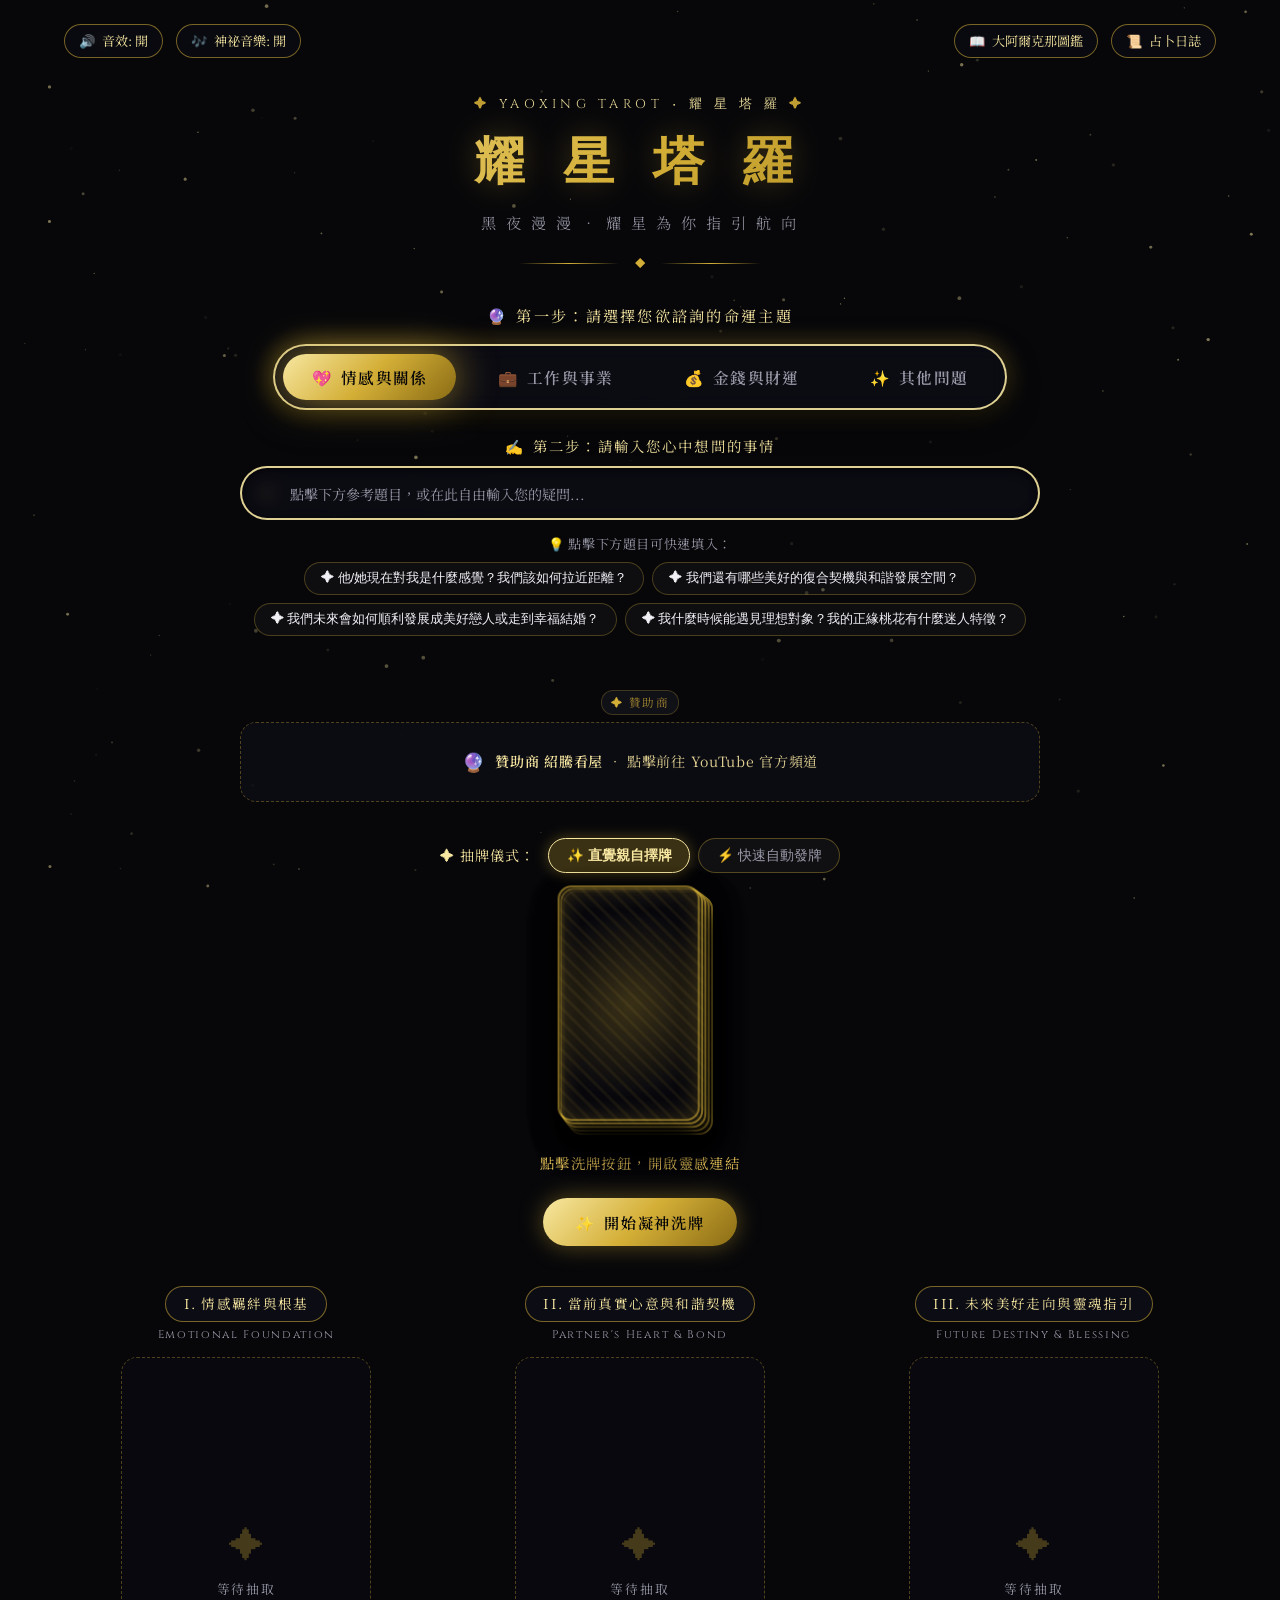
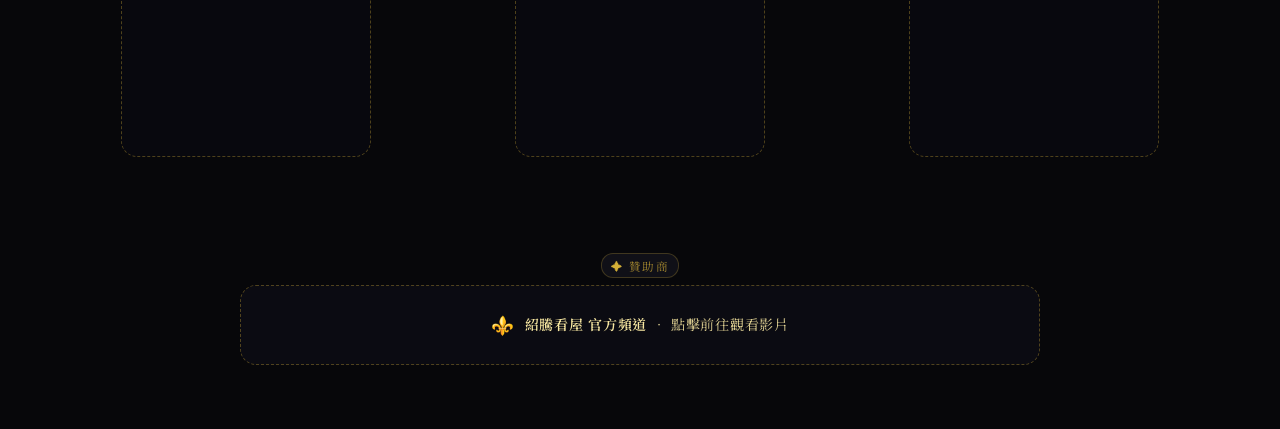
==== index.html @ 20b7698a "Fix mobile audio noise and background playback on LINE close" ====
<!DOCTYPE html>
<html lang="zh-TW">
<head>
  <meta charset="UTF-8">
  <meta name="viewport" content="width=device-width, initial-scale=1.0, maximum-scale=1.0, user-scalable=no, viewport-fit=cover">
  <meta name="theme-color" content="#07070a">
  <meta name="apple-mobile-web-app-capable" content="yes">
  <meta name="apple-mobile-web-app-status-bar-style" content="black-translucent">
  
  <!-- Primary SEO Meta Tags -->
  <title>耀星塔羅 ✦ 22 大阿爾克那線上占卜 | 免費每日塔羅牌靈感指引</title>
  <meta name="title" content="耀星塔羅 ✦ 22 大阿爾克那線上占卜 | 免費每日塔羅牌靈感指引">
  <meta name="description" content="【耀星塔羅】免費線上 22 大阿爾克那塔羅牌占卜！提供情感與關係、工作與事業、金錢財運深度解析與聖三角牌陣，黑夜漫漫，耀星為你指引人生航向。">
  <meta name="keywords" content="塔羅牌, 線上塔羅, 塔羅占卜, 耀星塔羅, 大阿爾克那, 免費占卜, 聖三角牌陣, 愛情塔羅, 工作占卜, 財運占卜, 每日塔羅">
  <meta name="robots" content="index, follow">
  <meta name="author" content="耀星塔羅">
  <link rel="canonical" href="https://yaoxing-tarot.vercel.app/">

  <!-- Open Graph / Facebook / LINE -->
  <meta property="og:type" content="website">
  <meta property="og:url" content="https://yaoxing-tarot.vercel.app/">
  <meta property="og:title" content="耀星塔羅 ✦ 22 大阿爾克那線上占卜">
  <meta property="og:description" content="黑夜漫漫，耀星為你指引航向。探索 22 大阿爾克那深度啟發與每日靈感指引。">
  <meta property="og:image" content="https://yaoxing-tarot.vercel.app/assets/cards/card_00_fool.jpg">
  <meta property="og:site_name" content="耀星塔羅">
  <meta property="og:locale" content="zh_TW">

  <!-- Twitter -->
  <meta property="twitter:card" content="summary_large_image">
  <meta property="twitter:url" content="https://yaoxing-tarot.vercel.app/">
  <meta property="twitter:title" content="耀星塔羅 ✦ 22 大阿爾克那線上占卜">
  <meta property="twitter:description" content="黑夜漫漫，耀星為你指引航向。探索 22 大阿爾克那深度啟發與每日靈感指引。">
  <meta property="twitter:image" content="https://yaoxing-tarot.vercel.app/assets/cards/card_00_fool.jpg">

  <!-- Google JSON-LD Structured Data -->
  <script type="application/ld+json">
  {
    "@context": "https://schema.org",
    "@type": "WebApplication",
    "name": "耀星塔羅",
    "url": "https://yaoxing-tarot.vercel.app/",
    "description": "22 大阿爾克那線上塔羅占卜系統，提供情感、事業、財運專屬靈感指引與聖三角牌陣。",
    "applicationCategory": "EntertainmentApplication",
    "operatingSystem": "All",
    "offers": {
      "@type": "Offer",
      "price": "0",
      "priceCurrency": "TWD"
    },
    "inLanguage": "zh-TW"
  }
  </script>

  <!-- Local & System Fallback Fonts -->
  <link rel="preconnect" href="https://fonts.googleapis.com">
  <link rel="preconnect" href="https://fonts.gstatic.com" crossorigin>
  <link href="https://fonts.googleapis.com/css2?family=Cinzel:wght@500;700&family=Noto+Serif+TC:wght@300;400;600;700&display=swap" rel="stylesheet" media="print" onload="this.media='all'">
  <noscript><link rel="stylesheet" href="https://fonts.googleapis.com/css2?family=Cinzel:wght@500;700&family=Noto+Serif+TC:wght@300;400;600;700&display=swap"></noscript>
  <link rel="stylesheet" href="style.css">
</head>
<body>

  <!-- Background Animated Star Particle Canvas -->
  <canvas id="star-canvas"></canvas>

  <!-- Toast Notification Container -->
  <div id="toast-container" class="toast-container"></div>

  <!-- Main Container -->
  <div class="app-container">
    
    <!-- Top Action Bar -->
    <div class="top-nav-bar">
      <div class="top-nav-group">
        <button id="btn-sound-toggle" class="nav-btn" title="切換洗牌/翻牌音效">
          <span class="nav-icon" id="sound-icon">🔊</span>
          <span class="nav-label" id="sound-label">音效: 開</span>
        </button>
        <button id="btn-bgm-toggle" class="nav-btn active" title="切換神祕背景音樂">
          <span class="nav-icon" id="bgm-icon">🎶</span>
          <span class="nav-label" id="bgm-label">神祕音樂: 開</span>
        </button>
      </div>
      <div class="top-nav-group">
        <button id="btn-open-codex" class="nav-btn">
          <span class="nav-icon">📖</span>
          <span class="nav-label">大阿爾克那圖鑑</span>
        </button>
        <button id="btn-open-history" class="nav-btn">
          <span class="nav-icon">📜</span>
          <span class="nav-label">占卜日誌</span>
        </button>
      </div>
    </div>

    <!-- Top Header -->
    <header class="main-header">
      <div class="logo-badge">
        <span class="sparkle">✦</span> YAOXING TAROT ‧ 耀 星 塔 羅 <span class="sparkle">✦</span>
      </div>
      <h1 class="brand-title">耀 星 塔 羅</h1>
      <p class="brand-subtitle">黑 夜 漫 漫 ‧ 耀 星 為 你 指 引 航 向</p>
      <div class="header-divider">
        <span class="line"></span>
        <span class="diamond">◆</span>
        <span class="line"></span>
      </div>
    </header>

    <!-- Main Content Area -->
    <main class="content-area">

      <!-- Controls & Deck Section -->
      <section class="action-section">
        
        <!-- Category Selector Header -->
        <div class="category-header">
          <span class="category-title-icon">🔮</span> 第一步：請選擇您欲諮詢的命運主題
        </div>

        <!-- Category Picker Tabs (4 Categories) -->
        <div class="category-picker">
          <button class="category-tab active" data-category="love">
            <span class="tab-icon">💖</span> 情感與關係
          </button>
          <button class="category-tab" data-category="career">
            <span class="tab-icon">💼</span> 工作與事業
          </button>
          <button class="category-tab" data-category="wealth">
            <span class="tab-icon">💰</span> 金錢與財運
          </button>
          <button class="category-tab" data-category="other">
            <span class="tab-icon">✨</span> 其他問題
          </button>
        </div>

        <!-- Custom Question Input Box & Hint Tags -->
        <div class="custom-question-box">
          <div class="category-header" style="margin-bottom: 0.6rem; font-size: 0.9rem;">
            <span class="category-title-icon">✍️</span> 第二步：請輸入您心中想問的事情
          </div>
          <div class="question-input-wrapper">
            <span class="input-icon">✦</span>
            <input type="text" id="user-custom-question" class="question-input" 
                   placeholder="點擊下方參考題目，或在此自由輸入您的疑問..." 
                   maxlength="100" autocomplete="off" />
          </div>
          <div class="question-hints-label">💡 點擊下方題目可快速填入：</div>
          <div class="question-hints" id="question-hints">
            <!-- Rendered dynamically based on category -->
          </div>
        </div>

        <!-- Ad Slot 1: Mid-Page Sponsor Slot (Shaoteng House Tour) -->
        <div class="ad-sponsor-container ad-slot-mid">
          <div class="ad-sponsor-badge">
            <span class="sparkle">✦</span> 贊助商
          </div>
          <a href="https://www.youtube.com/@mofylin" target="_blank" rel="noopener noreferrer" class="ad-box-placeholder" id="ad-slot-1">
            <div class="ad-demo-content">
              <span class="ad-icon">🔮</span>
              <span class="ad-text"><strong>贊助商 紹騰看屋</strong> ‧ 點擊前往 YouTube 官方頻道</span>
            </div>
          </a>
        </div>

        <!-- Draw Mode Switcher -->
        <div class="draw-mode-picker">
          <span class="mode-label">✦ 抽牌儀式：</span>
          <div class="mode-tab-group">
            <button class="mode-tab active" data-mode="interactive">
              ✨ 直覺親自擇牌
            </button>
            <button class="mode-tab" data-mode="auto">
              ⚡ 快速自動發牌
            </button>
          </div>
        </div>

        <!-- Deck Stage (Stack vs Interactive Fan) -->
        <div class="deck-stage">
          
          <!-- Stack view (Default before shuffle) -->
          <div class="card-deck-stack" id="deck-stack" title="點擊洗牌">
            <div class="deck-card c1"></div>
            <div class="deck-card c2"></div>
            <div class="deck-card c3"></div>
            <div class="deck-card c4"></div>
            <div class="deck-card c5"></div>
            <div class="deck-glow"></div>
          </div>

          <!-- Interactive Fan view (Shown after shuffle in interactive mode) -->
          <div class="deck-fan-stage" id="deck-fan-stage" style="display: none;">
            <div class="fan-instructions" id="fan-instructions">請直覺選擇 <span id="fan-remaining-count" class="gold-text">3</span> 張牌</div>
            <div class="deck-fan-container" id="deck-fan-container">
              <!-- Dynamically generated fan cards -->
            </div>
          </div>

          <div class="deck-status" id="deck-status">點擊洗牌按鈕，開啟靈感連結</div>
        </div>

        <!-- Control Buttons -->
        <div class="button-group">
          <button id="btn-shuffle" class="btn btn-primary">
            <span class="btn-icon">✨</span> 開始凝神洗牌
          </button>
          <button id="btn-draw" class="btn btn-gold" style="display: none;">
            <span class="btn-icon">🎴</span> 發牌就位
          </button>
          <button id="btn-reveal-all" class="btn btn-outline" style="display: none;">
            <span class="btn-icon">👁️</span> 揭曉所有牌面
          </button>
          <button id="btn-reset" class="btn btn-ghost" style="display: none;">
            <span class="btn-icon">🔄</span> 重新占卜
          </button>
        </div>
      </section>

      <!-- Spread Display Area -->
      <section class="spread-section">
        <div class="spread-container" id="spread-container">
          <!-- Slots rendered dynamically via JS -->
        </div>
      </section>

      <!-- Reading Synthesis Report (Shown after cards are revealed) -->
      <section class="synthesis-section" id="synthesis-section" style="display: none;">
        <div class="synthesis-card">
          <div class="synthesis-header">
            <span class="sparkle">✦</span>
            <h2 id="synthesis-title">命 運 靈 感 綜 合 評 析</h2>
            <span class="sparkle">✦</span>
          </div>
          <div class="synthesis-body" id="synthesis-content">
            <!-- Dynamic synthesis text generated by JS -->
          </div>
          <div class="synthesis-actions">
            <button id="btn-copy-synthesis" class="btn btn-outline">
              <span class="btn-icon">📋</span> 複製靈感報告
            </button>
            <button id="btn-save-synthesis" class="btn btn-primary">
              <span class="btn-icon">💾</span> 保存至占卜日誌
            </button>
          </div>
        </div>
      </section>

    </main>

    <!-- Footer Ad Slot 2: Sponsor Footer Slot (Shaoteng House Tour) -->
    <footer class="main-footer">
      <div class="ad-sponsor-container ad-slot-footer">
        <div class="ad-sponsor-badge">
          <span class="sparkle">✦</span> 贊助商
        </div>
        <a href="https://www.youtube.com/@mofylin" target="_blank" rel="noopener noreferrer" class="ad-box-placeholder" id="ad-slot-2">
          <div class="ad-demo-content">
            <span class="ad-icon">⚜️</span>
            <span class="ad-text"><strong>紹騰看屋 官方頻道</strong> ‧ 點擊前往觀看影片</span>
          </div>
        </a>
      </div>
    </footer>

  </div>

  <!-- Card Detail Modal Dialog -->
  <div class="modal-backdrop" id="card-modal" style="display: none;">
    <div class="modal-card">
      <button class="modal-close" id="modal-close-btn">&times;</button>
      <div class="modal-header">
        <span class="modal-position-tag" id="modal-position-tag">位置解析</span>
        <h2 class="modal-card-title" id="modal-card-name">愚者</h2>
        <div class="modal-orient-tag" id="modal-orient-tag">正位</div>
      </div>
      <div class="modal-body">
        <div class="modal-card-visual" id="modal-card-visual">
          <!-- Card Graphic -->
        </div>
        <div class="modal-card-info">
          <div class="info-group">
            <label>✦ 關鍵字</label>
            <p id="modal-keywords" class="gold-text"></p>
          </div>
          <div class="info-group">
            <label>✦ 代表元素</label>
            <p id="modal-element"></p>
          </div>
          <div class="info-group">
            <label>✦ 靈感啟示</label>
            <p id="modal-meaning" class="meaning-text"></p>
          </div>
          <div class="info-group">
            <label>✦ 心靈指引</label>
            <p id="modal-advice" class="advice-text"></p>
          </div>
        </div>
      </div>
    </div>
  </div>

  <!-- Tarot Codex Encyclopedia Modal -->
  <div class="modal-backdrop" id="codex-modal" style="display: none;">
    <div class="modal-card codex-modal-card">
      <button class="modal-close" id="codex-close-btn">&times;</button>
      <div class="modal-header">
        <span class="modal-position-tag">TAROT CODEX</span>
        <h2 class="modal-card-title">22 大阿爾克那典藏圖鑑</h2>
        <p class="modal-subtitle">探索每一張主牌背後的古老象徵、元素與靈魂寓意</p>
      </div>
      <div class="codex-filter-bar">
        <button class="codex-filter-btn active" data-filter="all">全部 (22)</button>
        <button class="codex-filter-btn" data-filter="火">火元素</button>
        <button class="codex-filter-btn" data-filter="水">水元素</button>
        <button class="codex-filter-btn" data-filter="風">風元素</button>
        <button class="codex-filter-btn" data-filter="土">土元素</button>
      </div>
      <div class="codex-grid" id="codex-grid">
        <!-- Rendered dynamically -->
      </div>
    </div>
  </div>

  <!-- History Log Modal -->
  <div class="modal-backdrop" id="history-modal" style="display: none;">
    <div class="modal-card history-modal-card">
      <button class="modal-close" id="history-close-btn">&times;</button>
      <div class="modal-header">
        <span class="modal-position-tag">READING JOURNAL</span>
        <h2 class="modal-card-title">命 運 靈 感 日 誌</h2>
        <p class="modal-subtitle">記錄你每一次與宇宙的深刻對話</p>
      </div>
      <div class="history-actions-header">
        <button id="btn-clear-history" class="btn btn-ghost btn-sm">🗑️ 清空所有紀錄</button>
      </div>
      <div class="history-list" id="history-list">
        <!-- Rendered dynamically -->
      </div>
    </div>
  </div>

  <script src="script.js"></script>
  <script defer src="/_vercel/insights/script.js"></script>
</body>
</html>
---- style.css ----
/* ==========================================================================
   LUMIÈRE TAROT ✦ 奢華黑金極簡風格樣式表 (style.css)
   極致精緻燙金光澤、3D Flip、親自擇牌扇形展開、Codex與歷史紀錄
   ========================================================================== */

/* --- CSS Variables & Color Palette --- */
:root {
  --bg-dark: #07070a;
  --bg-card: #0c0c14;
  --bg-glass: rgba(12, 12, 20, 0.88);
  
  --gold-primary: #d4af37;
  --gold-light: #f7e7a1;
  --gold-dark: #8a6c14;
  --gold-gradient: linear-gradient(135deg, #f7e7a1 0%, #d4af37 50%, #8a6c14 100%);
  --gold-gradient-hover: linear-gradient(135deg, #ffffff 0%, #f7e7a1 40%, #d4af37 100%);
  --gold-glow: 0 0 25px rgba(212, 175, 55, 0.4);
  --gold-glow-intense: 0 0 40px rgba(212, 175, 55, 0.7);
  
  --text-main: #f0f0f5;
  --text-muted: #9999a8;
  --text-gold: #e5c158;
  
  --border-gold: 1.5px solid rgba(212, 175, 55, 0.55);
  --border-gold-bright: 2px solid rgba(247, 231, 161, 0.9);
  
  --font-serif-en: 'Cinzel', serif;
  --font-serif-zh: 'Noto Serif TC', serif;

  --transition-smooth: all 0.4s cubic-bezier(0.25, 1, 0.5, 1);
}

/* --- Global Reset & Base Setup --- */
* {
  margin: 0;
  padding: 0;
  box-sizing: border-box;
  -webkit-tap-highlight-color: transparent;
}

body {
  background-color: var(--bg-dark);
  color: var(--text-main);
  font-family: var(--font-serif-zh);
  min-height: 100vh;
  min-height: -webkit-fill-available;
  overflow-x: hidden;
  position: relative;
  line-height: 1.6;
  -webkit-font-smoothing: antialiased;
  -moz-osx-font-smoothing: grayscale;
}

button, .btn, .nav-btn, .category-tab, .mode-tab, .hint-tag, .card-fan-item, .tarot-card-3d, .codex-card-item {
  touch-action: manipulation;
  cursor: pointer;
}

/* Starfield Background Canvas */
#star-canvas {
  position: fixed;
  top: 0;
  left: 0;
  width: 100vw;
  height: 100vh;
  z-index: 0;
  pointer-events: none;
  opacity: 0.7;
}

/* Toast Container */
.toast-container {
  position: fixed;
  bottom: 2rem;
  right: 2rem;
  z-index: 9999;
  display: flex;
  flex-direction: column;
  gap: 0.5rem;
  pointer-events: none;
}

.toast-msg {
  background: var(--bg-card);
  border: var(--border-gold-bright);
  color: var(--gold-light);
  padding: 0.8rem 1.5rem;
  border-radius: 30px;
  box-shadow: 0 10px 30px rgba(0,0,0,0.9), var(--gold-glow);
  font-size: 0.9rem;
  display: flex;
  align-items: center;
  gap: 0.6rem;
  animation: fadeInDown 0.3s ease-out;
}

/* App Container */
.app-container {
  position: relative;
  z-index: 1;
  width: 100%;
  max-width: 1200px;
  margin: 0 auto;
  padding: 1.5rem 1.5rem 3rem 1.5rem;
  display: flex;
  flex-direction: column;
  min-height: 100vh;
  overflow-x: clip;
}

/* --- Top Nav Bar --- */
.top-nav-bar {
  display: flex;
  justify-content: space-between;
  align-items: center;
  margin-bottom: 1.5rem;
  padding-bottom: 0.8rem;
  border-bottom: 1px fill rgba(212, 175, 55, 0.15);
}

.top-nav-group {
  display: flex;
  gap: 0.8rem;
  align-items: center;
}

.nav-btn {
  background: rgba(12, 12, 20, 0.6);
  border: var(--border-gold);
  color: var(--gold-light);
  padding: 0.4rem 0.9rem;
  border-radius: 20px;
  font-family: var(--font-serif-zh);
  font-size: 0.82rem;
  cursor: pointer;
  display: inline-flex;
  align-items: center;
  gap: 0.4rem;
  transition: var(--transition-smooth);
  backdrop-filter: blur(6px);
}

.nav-btn:hover {
  background: rgba(212, 175, 55, 0.18);
  box-shadow: var(--gold-glow);
  transform: translateY(-1px);
}

/* --- Header Section --- */
.main-header {
  text-align: center;
  margin-bottom: 2rem;
  animation: fadeInDown 1s ease-out;
}

.logo-badge {
  font-family: var(--font-serif-en);
  font-size: 0.8rem;
  letter-spacing: 0.35em;
  color: var(--gold-light);
  margin-bottom: 0.5rem;
  opacity: 0.9;
}

.sparkle {
  color: var(--gold-primary);
  display: inline-block;
  animation: pulseGlow 2s infinite ease-in-out;
}

.brand-title {
  font-family: var(--font-serif-en);
  font-size: 3.2rem;
  font-weight: 700;
  letter-spacing: 0.25em;
  background: var(--gold-gradient);
  -webkit-background-clip: text;
  -webkit-text-fill-color: transparent;
  text-shadow: 0 0 35px rgba(212, 175, 55, 0.3);
  margin-bottom: 0.4rem;
}

.brand-subtitle {
  font-size: 0.95rem;
  letter-spacing: 0.2em;
  color: var(--text-muted);
  font-weight: 300;
}

.header-divider {
  display: flex;
  align-items: center;
  justify-content: center;
  gap: 1rem;
  margin-top: 1.2rem;
}

.header-divider .line {
  height: 1px;
  width: 100px;
  background: linear-gradient(90deg, transparent, var(--gold-primary), transparent);
}

.header-divider .diamond {
  font-size: 0.65rem;
  color: var(--gold-primary);
}

/* --- Action & Deck Section --- */
.action-section {
  display: flex;
  flex-direction: column;
  align-items: center;
  margin-bottom: 2.5rem;
}

/* Category Selection Styles */
.category-header {
  font-size: 0.95rem;
  color: var(--gold-light);
  letter-spacing: 0.15em;
  margin-bottom: 1rem;
  display: flex;
  align-items: center;
  gap: 0.5rem;
}

.category-picker {
  display: flex;
  gap: 0.8rem;
  background: rgba(12, 12, 20, 0.85);
  padding: 0.5rem;
  border-radius: 40px;
  border: var(--border-gold-bright);
  margin-bottom: 1.5rem;
  backdrop-filter: blur(10px);
  flex-wrap: wrap;
  justify-content: center;
  box-shadow: 0 10px 30px rgba(0, 0, 0, 0.8), var(--gold-glow);
}

.category-tab {
  background: transparent;
  border: none;
  color: var(--text-muted);
  padding: 0.75rem 1.8rem;
  border-radius: 30px;
  font-family: var(--font-serif-zh);
  font-size: 0.98rem;
  font-weight: 600;
  letter-spacing: 0.08em;
  cursor: pointer;
  transition: var(--transition-smooth);
  display: inline-flex;
  align-items: center;
  gap: 0.5rem;
  position: relative;
}

.category-tab.active {
  background: var(--gold-gradient);
  color: #050508;
  box-shadow: var(--gold-glow-intense);
}

.category-tab:hover:not(.active) {
  color: var(--gold-light);
  background: rgba(212, 175, 55, 0.1);
}

/* Custom Question Input Box Styles */
.custom-question-box {
  display: flex;
  flex-direction: column;
  align-items: center;
  width: 100%;
  max-width: 800px;
  margin-bottom: 1.8rem;
  animation: fadeIn 0.4s ease;
}

.question-input-wrapper {
  position: relative;
  width: 100%;
  margin-bottom: 0.8rem;
}

.input-icon {
  position: absolute;
  left: 1.2rem;
  top: 50%;
  transform: translateY(-50%);
  color: var(--gold-primary);
  font-size: 1.1rem;
  pointer-events: none;
}

.question-input {
  width: 100%;
  background: rgba(12, 12, 20, 0.85);
  border: var(--border-gold-bright);
  border-radius: 30px;
  padding: 0.9rem 1.4rem 0.9rem 3rem;
  color: var(--gold-light);
  font-family: var(--font-serif-zh);
  font-size: 0.95rem;
  outline: none;
  transition: var(--transition-smooth);
  box-shadow: inset 0 2px 8px rgba(0, 0, 0, 0.6);
  backdrop-filter: blur(8px);
}

.question-input::placeholder {
  color: var(--text-muted);
  font-size: 0.88rem;
}

.question-input:focus {
  border-color: var(--gold-light);
  box-shadow: 0 0 20px rgba(212, 175, 55, 0.5), inset 0 2px 8px rgba(0, 0, 0, 0.6);
  background: rgba(16, 16, 26, 0.95);
}

.question-hints-label {
  font-size: 0.82rem;
  color: var(--text-muted);
  margin-bottom: 0.5rem;
  letter-spacing: 0.05em;
}

.question-hints {
  display: flex;
  gap: 0.5rem;
  flex-wrap: wrap;
  justify-content: center;
}

.hint-tag {
  background: rgba(255, 255, 255, 0.03);
  border: 1px solid rgba(212, 175, 55, 0.3);
  color: var(--text-main);
  padding: 0.4rem 1rem;
  border-radius: 20px;
  font-size: 0.84rem;
  cursor: pointer;
  transition: var(--transition-smooth);
}

.hint-tag:hover {
  border-color: var(--gold-light);
  background: rgba(212, 175, 55, 0.15);
  color: var(--gold-light);
  transform: translateY(-1px);
}

.hint-tag.active {
  background: rgba(212, 175, 55, 0.25);
  border-color: var(--gold-light);
  color: var(--gold-light);
  font-weight: 600;
}

/* Draw Mode Picker Switcher */
.draw-mode-picker {
  display: flex;
  align-items: center;
  justify-content: center;
  gap: 0.8rem;
  margin: 0.8rem auto 1.4rem auto;
  flex-wrap: wrap;
}

.mode-label {
  font-size: 0.88rem;
  color: var(--gold-light);
  letter-spacing: 0.08em;
  white-space: nowrap;
}

.mode-tab-group {
  display: inline-flex;
  gap: 0.5rem;
  align-items: center;
}

.mode-tab {
  background: rgba(255, 255, 255, 0.04);
  border: 1px solid rgba(212, 175, 55, 0.35);
  color: var(--text-muted);
  padding: 0.45rem 1.1rem;
  border-radius: 20px;
  font-size: 0.85rem;
  cursor: pointer;
  transition: var(--transition-smooth);
  display: inline-flex;
  align-items: center;
  gap: 0.3rem;
  white-space: nowrap;
}

.mode-tab.active {
  background: rgba(212, 175, 55, 0.25);
  border-color: var(--gold-light);
  color: var(--gold-light);
  font-weight: 600;
  box-shadow: 0 0 15px rgba(212, 175, 55, 0.35);
}

/* Deck Stage & Stack */
.deck-stage {
  display: flex;
  flex-direction: column;
  align-items: center;
  margin-bottom: 1.5rem;
  width: 100%;
  max-width: 100vw;
  overflow: visible;
}

.card-deck-stack {
  position: relative;
  width: 145px;
  height: 240px;
  cursor: pointer;
  perspective: 1000px;
}

.deck-card {
  position: absolute;
  top: 0;
  left: 0;
  width: 100%;
  height: 100%;
  border-radius: 14px;
  background: #08080e;
  border: 2px solid var(--gold-primary);
  box-shadow: 0 12px 30px rgba(0, 0, 0, 0.95), inset 0 0 25px rgba(212, 175, 55, 0.25);
  background-image: 
    radial-gradient(circle at center, rgba(212, 175, 55, 0.25) 0%, transparent 70%),
    repeating-linear-gradient(45deg, rgba(212, 175, 55, 0.08) 0, rgba(212, 175, 55, 0.08) 3px, transparent 0, transparent 10px);
  transition: var(--transition-smooth);
}

.deck-card.c1 { transform: translateZ(0); }
.deck-card.c2 { transform: translate(-3px, -3px) translateZ(-5px); }
.deck-card.c3 { transform: translate(-6px, -6px) translateZ(-10px); }
.deck-card.c4 { transform: translate(-9px, -9px) translateZ(-15px); opacity: 0.8; }
.deck-card.c5 { transform: translate(-12px, -12px) translateZ(-20px); opacity: 0.6; }

.card-deck-stack:hover .deck-card {
  box-shadow: var(--gold-glow-intense);
  border-color: var(--gold-light);
}

.card-deck-stack:hover .deck-card.c1 { transform: translateY(-8px); }

/* Shuffling Animation */
.card-deck-stack.shuffling .deck-card.c1 { animation: shuffleRight 0.6s ease-in-out infinite alternate; }
.card-deck-stack.shuffling .deck-card.c2 { animation: shuffleLeft 0.6s ease-in-out infinite alternate 0.1s; }
.card-deck-stack.shuffling .deck-card.c3 { animation: shuffleRight 0.6s ease-in-out infinite alternate 0.2s; }

@keyframes shuffleRight {
  0% { transform: translateX(0) rotate(0deg); }
  100% { transform: translateX(65px) rotate(14deg); }
}

@keyframes shuffleLeft {
  0% { transform: translateX(0) rotate(0deg); }
  100% { transform: translateX(-65px) rotate(-14deg); }
}

/* Fan-out Deck Stage (防出格、自適應展開、零裁切) */
.deck-fan-stage {
  display: flex;
  flex-direction: column;
  align-items: center;
  width: 100%;
  max-width: 100%;
  margin: 0.8rem auto 1.8rem auto;
  position: relative;
  overflow: visible;
}

.fan-instructions {
  font-size: 0.95rem;
  color: var(--gold-light);
  letter-spacing: 0.12em;
  margin-bottom: 1.5rem;
  background: rgba(18, 18, 28, 0.95);
  padding: 0.5rem 1.8rem;
  border-radius: 25px;
  border: var(--border-gold-bright);
  box-shadow: 0 4px 20px rgba(0, 0, 0, 0.8), var(--gold-glow);
}

.deck-fan-container {
  position: relative;
  width: 100%;
  max-width: 820px;
  height: 240px;
  display: flex;
  justify-content: center;
  align-items: center;
  margin: 0 auto;
  overflow: visible;
}

.card-fan-item {
  position: absolute;
  top: 50%;
  left: 50%;
  margin-top: calc(var(--fan-card-h, 132px) / -2);
  margin-left: calc(var(--fan-card-w, 78px) / -2);
  width: var(--fan-card-w, 78px);
  height: var(--fan-card-h, 132px);
  border-radius: 11px;
  background: #08080e;
  border: 1.8px solid var(--gold-primary);
  box-shadow: 0 8px 25px rgba(0, 0, 0, 0.95), inset 0 0 15px rgba(212, 175, 55, 0.25);
  background-image: 
    radial-gradient(circle at center, rgba(212, 175, 55, 0.3) 0%, transparent 70%),
    repeating-linear-gradient(45deg, rgba(212, 175, 55, 0.08) 0, rgba(212, 175, 55, 0.08) 3px, transparent 0, transparent 10px);
  cursor: pointer;
  transform-origin: 50% 100%;
  transition: transform 0.25s cubic-bezier(0.2, 0.9, 0.3, 1.2), box-shadow 0.25s ease, border-color 0.25s ease, opacity 0.3s ease;
  display: flex;
  align-items: center;
  justify-content: center;
  user-select: none;
  touch-action: manipulation;
}

.card-fan-item::before {
  content: '✦';
  font-size: 1.2rem;
  color: var(--gold-light);
  opacity: 0.75;
}

.card-fan-item:hover, .card-fan-item:active {
  border-color: var(--gold-light);
  box-shadow: 0 0 30px rgba(247, 231, 161, 0.9), 0 15px 35px rgba(0, 0, 0, 0.95);
  z-index: 200 !important;
  transform: var(--fan-transform) translateY(-28px) scale(1.15) !important;
}

.card-fan-item.picked {
  opacity: 0.15;
  pointer-events: none;
  transform: var(--fan-transform) translateY(25px) scale(0.9) !important;
}

.deck-status {
  margin-top: 1rem;
  font-size: 0.9rem;
  color: var(--text-gold);
  letter-spacing: 0.1em;
  text-align: center;
}

/* Buttons */
.button-group {
  display: flex;
  gap: 1rem;
  flex-wrap: wrap;
  justify-content: center;
}

.btn {
  padding: 0.85rem 2rem;
  border-radius: 30px;
  font-family: var(--font-serif-zh);
  font-size: 0.95rem;
  font-weight: 600;
  letter-spacing: 0.12em;
  cursor: pointer;
  transition: var(--transition-smooth);
  display: inline-flex;
  align-items: center;
  gap: 0.5rem;
  border: none;
}

.btn-sm {
  padding: 0.4rem 1rem;
  font-size: 0.8rem;
}

.btn-primary {
  background: var(--gold-gradient);
  color: #050508;
  box-shadow: var(--gold-glow);
}

.btn-primary:hover:not(:disabled) {
  background: var(--gold-gradient-hover);
  box-shadow: var(--gold-glow-intense);
  transform: translateY(-2px);
}

.btn-gold {
  background: linear-gradient(135deg, #e5c158, #b8860b);
  color: #000;
}

.btn-gold:hover:not(:disabled) {
  background: linear-gradient(135deg, #fff, #e5c158);
  box-shadow: var(--gold-glow-intense);
  transform: translateY(-2px);
}

.btn-outline {
  background: transparent;
  border: var(--border-gold-bright);
  color: var(--gold-light);
}

.btn-outline:hover:not(:disabled) {
  background: rgba(212, 175, 55, 0.15);
  box-shadow: var(--gold-glow);
}

.btn-ghost {
  background: rgba(255, 255, 255, 0.05);
  color: var(--text-muted);
  border: 1px solid rgba(255, 255, 255, 0.1);
}

.btn-ghost:hover:not(:disabled) {
  background: rgba(255, 255, 255, 0.1);
  color: var(--text-main);
}

.btn:disabled {
  opacity: 0.4;
  cursor: not-allowed;
  box-shadow: none;
}

/* --- Spread Section & 3D Card Slots --- */
.spread-section {
  width: 100%;
  margin-bottom: 2.5rem;
}

.spread-container {
  display: grid;
  grid-template-columns: repeat(3, 1fr);
  gap: 1.8rem;
  justify-items: center;
}

.spread-container.single-spread {
  grid-template-columns: 1fr;
  max-width: 280px;
  margin: 0 auto;
}

.spread-container.choice-spread {
  grid-template-columns: repeat(4, 1fr);
  gap: 1.2rem;
}

.spread-slot {
  display: flex;
  flex-direction: column;
  align-items: center;
  width: 100%;
  max-width: 250px;
}

.slot-badge {
  background: var(--bg-card);
  border: var(--border-gold);
  color: var(--gold-light);
  font-family: var(--font-serif-zh);
  font-size: 0.85rem;
  padding: 0.36rem 1.1rem;
  border-radius: 20px;
  margin-bottom: 0.3rem;
  letter-spacing: 0.1em;
  white-space: nowrap;
}

.slot-subtitle {
  font-family: var(--font-serif-en);
  font-size: 0.7rem;
  color: var(--text-muted);
  letter-spacing: 0.15em;
  margin-bottom: 0.8rem;
}

/* 3D Flip Card Container (嚴格邊界與黃金比例) */
.card-placeholder {
  width: 100%;
  max-width: 250px;
  height: auto;
  aspect-ratio: 1 / 1.62;
  min-height: 280px;
  max-height: 400px;
  border-radius: 16px;
  border: 1px dashed rgba(212, 175, 55, 0.35);
  background: rgba(12, 12, 20, 0.4);
  display: flex;
  flex-direction: column;
  align-items: center;
  justify-content: center;
  transition: all 0.4s cubic-bezier(0.175, 0.885, 0.32, 1.275);
  position: relative;
  perspective: 1000px;
  box-sizing: border-box;
}

.card-placeholder:not(.occupied):hover {
  transform: translateY(-6px);
  border-color: rgba(212, 175, 55, 0.75);
  box-shadow: 0 15px 35px rgba(212, 175, 55, 0.25), 0 0 25px rgba(247, 231, 161, 0.4);
  background: rgba(20, 20, 32, 0.6);
}

.card-placeholder.occupied {
  border: none;
  background: transparent;
}

.empty-glow {
  font-size: 2.2rem;
  color: var(--gold-primary);
  opacity: 0.3;
  animation: pulseGlow 2s infinite ease-in-out;
}

.empty-text {
  font-size: 0.8rem;
  color: var(--text-muted);
  letter-spacing: 0.15em;
  margin-top: 0.5rem;
}

/* 3D Card Elements & Flip Animation */
.tarot-card-3d {
  width: 100%;
  height: 100%;
  position: absolute;
  top: 0;
  left: 0;
  transform-style: preserve-3d;
  -webkit-transform-style: preserve-3d;
  transition: transform 0.8s cubic-bezier(0.34, 1.56, 0.64, 1), filter 0.3s ease;
  cursor: pointer;
  box-sizing: border-box;
}

.tarot-card-3d:hover {
  transform: translateY(-8px) scale(1.02);
}

.tarot-card-3d.flipped {
  transform: rotateY(180deg);
  animation: flipGlowPulse 0.9s cubic-bezier(0.25, 1, 0.5, 1);
}

.tarot-card-3d.flipped:hover {
  transform: rotateY(180deg) translateY(-8px) scale(1.02);
}

@keyframes flipGlowPulse {
  0% {
    filter: drop-shadow(0 0 0px rgba(212, 175, 55, 0));
  }
  45% {
    filter: drop-shadow(0 0 30px rgba(247, 231, 161, 0.95)) drop-shadow(0 0 50px rgba(212, 175, 55, 0.8));
  }
  100% {
    filter: drop-shadow(0 0 10px rgba(212, 175, 55, 0.3));
  }
}

.card-face {
  position: absolute;
  top: 0;
  left: 0;
  width: 100%;
  height: 100%;
  box-sizing: border-box;
  backface-visibility: hidden;
  -webkit-backface-visibility: hidden;
  border-radius: 16px;
  border: 2px solid var(--gold-primary);
  box-shadow: 0 16px 40px rgba(0, 0, 0, 0.95), inset 0 0 18px rgba(212, 175, 55, 0.2);
  overflow: hidden;
  display: flex;
  flex-direction: column;
  background-color: #08080e;
  transition: border-color 0.3s ease, box-shadow 0.3s ease;
}

.tarot-card-3d:hover .card-face {
  border-color: var(--gold-light);
  box-shadow: 0 22px 50px rgba(0, 0, 0, 0.95), 0 0 25px rgba(212, 175, 55, 0.65), 0 0 15px rgba(247, 231, 161, 0.8);
}

/* Card Metallic Sheen Overlay */
.card-face::after {
  content: '';
  position: absolute;
  top: 0; left: -150%;
  width: 100%; height: 100%;
  background: linear-gradient(120deg, transparent 30%, rgba(255, 240, 180, 0.25) 50%, transparent 70%);
  transition: all 0.6s ease;
  pointer-events: none;
}

.tarot-card-3d:hover .card-face::after {
  left: 150%;
}

/* Card Back Frame */
.card-face-back {
  background: #08080e;
  background-image: 
    radial-gradient(circle at center, rgba(212, 175, 55, 0.3) 0%, transparent 70%),
    repeating-linear-gradient(45deg, rgba(212, 175, 55, 0.08) 0, rgba(212, 175, 55, 0.08) 4px, transparent 0, transparent 12px);
  display: flex;
  align-items: center;
  justify-content: center;
  padding: 14px;
}

.card-back-frame {
  width: 100%;
  height: 100%;
  border: 1.5px solid rgba(212, 175, 55, 0.6);
  border-radius: 10px;
  display: flex;
  flex-direction: column;
  align-items: center;
  justify-content: center;
  position: relative;
}

.card-back-frame::before {
  content: '';
  position: absolute;
  top: 6px; left: 6px; right: 6px; bottom: 6px;
  border: 1px solid rgba(212, 175, 55, 0.3);
  border-radius: 6px;
}

.card-back-emblem {
  font-size: 2.5rem;
  color: var(--gold-light);
  text-shadow: 0 0 20px var(--gold-primary);
  animation: pulseGlow 3s infinite ease-in-out;
}

/* Card Front Frame (圖片完全貼合卡框) */
.card-face-front {
  transform: rotateY(180deg);
  padding: 0;
  position: relative;
  background: #08080e;
  overflow: hidden;
}

.card-image-render {
  width: 100%;
  height: 100%;
  object-fit: cover;
  border-radius: 14px;
  display: block;
  transition: transform 0.5s ease;
}

.reverse-tag-overlay {
  position: absolute;
  top: 12px;
  right: 12px;
  background: rgba(229, 115, 115, 0.92);
  color: #fff;
  font-size: 0.7rem;
  padding: 2px 9px;
  border-radius: 12px;
  font-weight: 600;
  z-index: 5;
  box-shadow: 0 2px 8px rgba(0,0,0,0.7);
}

/* --- Synthesis Section --- */
.synthesis-section {
  width: 100%;
  margin-top: 1rem;
  animation: fadeInUp 0.8s ease-out;
}

.synthesis-card {
  background: var(--bg-glass);
  border: var(--border-gold);
  border-radius: 24px;
  padding: 2.2rem 2.5rem;
  backdrop-filter: blur(12px);
  box-shadow: 0 20px 50px rgba(0, 0, 0, 0.8), var(--gold-glow);
}

.synthesis-header {
  display: flex;
  align-items: center;
  justify-content: center;
  gap: 1rem;
  margin-bottom: 1.5rem;
  text-align: center;
}

.synthesis-header h2 {
  font-size: 1.35rem;
  letter-spacing: 0.2em;
  background: var(--gold-gradient);
  -webkit-background-clip: text;
  -webkit-text-fill-color: transparent;
}

.synthesis-body {
  line-height: 1.8;
  color: var(--text-main);
  font-size: 0.98rem;
  margin-bottom: 1.8rem;
}

.synth-paragraph {
  margin-bottom: 1.2rem;
  text-align: justify;
}

.synth-paragraph strong {
  color: var(--gold-light);
}

.synthesis-actions {
  display: flex;
  gap: 1rem;
  justify-content: center;
  border-top: 1px fill rgba(212, 175, 55, 0.2);
  padding-top: 1.5rem;
  flex-wrap: wrap;
}

/* --- Modal Dialog Base --- */
.modal-backdrop {
  position: fixed;
  top: 0; left: 0; right: 0; bottom: 0;
  background: rgba(3, 3, 6, 0.88);
  backdrop-filter: blur(12px);
  z-index: 1000;
  display: flex;
  align-items: center;
  justify-content: center;
  padding: 1.5rem;
  animation: fadeIn 0.3s ease;
}

.modal-card {
  background: var(--bg-card);
  border: var(--border-gold-bright);
  border-radius: 24px;
  max-width: 700px;
  width: 100%;
  padding: 2.4rem;
  position: relative;
  box-shadow: 0 25px 60px rgba(0, 0, 0, 0.95), var(--gold-glow-intense);
  animation: scaleUp 0.4s cubic-bezier(0.175, 0.885, 0.32, 1.275);
  max-height: 90vh;
  overflow-y: auto;
}

.modal-close {
  position: absolute;
  top: 1.2rem;
  right: 1.5rem;
  background: transparent;
  border: none;
  color: var(--text-muted);
  font-size: 1.8rem;
  cursor: pointer;
  transition: var(--transition-smooth);
}

.modal-close:hover {
  color: var(--gold-light);
  transform: scale(1.1);
}

.modal-header {
  text-align: center;
  margin-bottom: 1.5rem;
}

.modal-position-tag {
  display: inline-block;
  font-size: 0.8rem;
  color: var(--gold-primary);
  border: var(--border-gold);
  padding: 0.2rem 0.8rem;
  border-radius: 12px;
  margin-bottom: 0.5rem;
  letter-spacing: 0.1em;
}

.modal-card-title {
  font-size: 1.85rem;
  color: var(--gold-light);
  letter-spacing: 0.1em;
  margin-bottom: 0.3rem;
}

.modal-subtitle {
  font-size: 0.85rem;
  color: var(--text-muted);
}

.modal-orient-tag {
  font-size: 0.9rem;
  color: var(--text-gold);
}

.modal-body {
  display: grid;
  grid-template-columns: 220px 1fr;
  gap: 1.8rem;
  align-items: start;
}

.modal-card-visual {
  width: 100%;
  max-width: 220px;
  height: auto;
  aspect-ratio: 1 / 1.62;
  border-radius: 14px;
  border: 2px solid var(--gold-primary);
  background: #08080e;
  display: flex;
  align-items: center;
  justify-content: center;
  overflow: hidden;
  box-shadow: 0 10px 25px rgba(0, 0, 0, 0.85);
  margin: 0 auto;
}

.modal-card-visual img {
  width: 100%;
  height: 100%;
  object-fit: cover;
  display: block;
}

.info-group {
  margin-bottom: 1rem;
}

.info-group label {
  display: block;
  font-size: 0.8rem;
  color: var(--gold-primary);
  margin-bottom: 0.2rem;
  letter-spacing: 0.08em;
}

.info-group p {
  font-size: 0.92rem;
  color: var(--text-main);
}

.gold-text {
  color: var(--gold-light) !important;
  font-weight: 600;
}

/* --- Tarot Codex Modal --- */
.codex-modal-card {
  max-width: 900px;
}

.codex-filter-bar {
  display: flex;
  gap: 0.6rem;
  justify-content: center;
  margin-bottom: 1.5rem;
  flex-wrap: wrap;
}

.codex-filter-btn {
  background: rgba(255,255,255,0.04);
  border: 1px solid rgba(212, 175, 55, 0.3);
  color: var(--text-muted);
  padding: 0.35rem 1rem;
  border-radius: 20px;
  font-size: 0.85rem;
  cursor: pointer;
  transition: var(--transition-smooth);
}

.codex-filter-btn.active {
  background: var(--gold-gradient);
  color: #000;
  font-weight: 600;
  border-color: transparent;
}

.codex-grid {
  display: grid;
  grid-template-columns: repeat(auto-fill, minmax(130px, 1fr));
  gap: 1.2rem;
  max-height: 55vh;
  overflow-y: auto;
  padding-right: 0.5rem;
}

.codex-grid-item {
  background: #08080e;
  border: var(--border-gold);
  border-radius: 12px;
  padding: 0.6rem;
  text-align: center;
  cursor: pointer;
  transition: var(--transition-smooth);
}

.codex-grid-item:hover {
  border-color: var(--gold-light);
  box-shadow: var(--gold-glow);
  transform: translateY(-4px);
}

.codex-item-img {
  width: 100%;
  height: 160px;
  object-fit: cover;
  border-radius: 8px;
  margin-bottom: 0.4rem;
}

.codex-item-num {
  font-family: var(--font-serif-en);
  font-size: 0.75rem;
  color: var(--gold-primary);
}

.codex-item-name {
  font-size: 0.9rem;
  color: var(--gold-light);
  font-weight: 600;
}

/* --- History Log Modal --- */
.history-modal-card {
  max-width: 750px;
}

.history-actions-header {
  display: flex;
  justify-content: flex-end;
  margin-bottom: 1rem;
}

.history-list {
  display: flex;
  flex-direction: column;
  gap: 1rem;
  max-height: 60vh;
  overflow-y: auto;
  padding-right: 0.5rem;
}

.history-item {
  background: rgba(12, 12, 20, 0.7);
  border: 1px solid rgba(212, 175, 55, 0.3);
  border-radius: 16px;
  padding: 1.2rem 1.5rem;
  transition: var(--transition-smooth);
}

.history-item:hover {
  border-color: var(--gold-primary);
  box-shadow: var(--gold-glow);
}

.history-item-header {
  display: flex;
  justify-content: space-between;
  align-items: center;
  margin-bottom: 0.8rem;
  border-bottom: 1px fill rgba(212, 175, 55, 0.2);
  padding-bottom: 0.5rem;
}

.history-spread-name {
  font-size: 0.95rem;
  color: var(--gold-light);
  font-weight: 600;
}

.history-date {
  font-size: 0.78rem;
  color: var(--text-muted);
}

.history-cards-summary {
  display: flex;
  gap: 0.8rem;
  flex-wrap: wrap;
  margin-bottom: 0.8rem;
}

.history-card-tag {
  background: rgba(212, 175, 55, 0.15);
  border: 1px solid rgba(212, 175, 55, 0.4);
  color: var(--gold-light);
  font-size: 0.8rem;
  padding: 0.2rem 0.7rem;
  border-radius: 12px;
}

.history-excerpt {
  font-size: 0.85rem;
  color: var(--text-main);
  display: -webkit-box;
  -webkit-line-clamp: 2;
  -webkit-box-orient: vertical;
  overflow: hidden;
}

.empty-history {
  text-align: center;
  padding: 3rem;
  color: var(--text-muted);
  font-size: 0.95rem;
}

/* --- Footer --- */
.main-footer {
  text-align: center;
  margin-top: auto;
  padding-top: 2rem;
  font-size: 0.8rem;
  color: var(--text-muted);
  letter-spacing: 0.1em;
}

/* --- Keyframe Animations --- */
@keyframes fadeIn {
  from { opacity: 0; }
  to { opacity: 1; }
}

@keyframes fadeInDown {
  from { opacity: 0; transform: translateY(-20px); }
  to { opacity: 1; transform: translateY(0); }
}

@keyframes fadeInUp {
  from { opacity: 0; transform: translateY(20px); }
  to { opacity: 1; transform: translateY(0); }
}

@keyframes scaleUp {
  from { opacity: 0; transform: scale(0.9); }
  to { opacity: 1; transform: scale(1); }
}

@keyframes pulseGlow {
  0%, 100% { opacity: 0.5; filter: drop-shadow(0 0 2px var(--gold-primary)); }
  50% { opacity: 1; filter: drop-shadow(0 0 10px var(--gold-primary)); }
}

/* --- RWD Mobile Adaptations (極致手機端流暢與美感優化) --- */
@media (max-width: 900px) {
  .spread-container.choice-spread {
    grid-template-columns: repeat(2, 1fr);
  }
}

@media (max-width: 768px) {
  .app-container {
    padding: 1rem 1rem 3rem 1rem;
    padding-bottom: calc(2rem + env(safe-area-inset-bottom, 0px));
  }

  .top-nav-bar {
    flex-wrap: wrap;
    justify-content: center;
    gap: 0.6rem;
    margin-bottom: 1.2rem;
  }

  .top-nav-group {
    flex-wrap: wrap;
    justify-content: center;
    gap: 0.5rem;
  }

  .nav-btn {
    padding: 0.45rem 0.85rem;
    font-size: 0.8rem;
  }

  .brand-title {
    font-size: clamp(2rem, 8vw, 2.6rem);
    letter-spacing: 0.18em;
  }

  .brand-subtitle {
    font-size: 0.82rem;
    letter-spacing: 0.12em;
  }

  .category-picker {
    padding: 0.35rem;
    gap: 0.4rem;
    width: 100%;
  }

  .category-tab {
    padding: 0.55rem 1.1rem;
    font-size: 0.88rem;
    flex: 1 1 auto;
    justify-content: center;
  }

  .question-input {
    font-size: 16px; /* 防止 iOS 點擊輸入框時自動縮放 */
    padding: 0.8rem 1.2rem 0.8rem 2.8rem;
  }

  .spread-container {
    grid-template-columns: 1fr !important;
    gap: 1.8rem;
    width: 100%;
    max-width: 320px;
    margin: 0 auto;
  }
  
  .spread-slot {
    width: 100%;
    max-width: 250px;
  }
  
  .card-placeholder {
    width: 100%;
    max-width: 250px;
    height: auto;
    aspect-ratio: 1 / 1.6;
    min-height: 320px;
    max-height: 390px;
  }

  .modal-backdrop {
    padding: 0.8rem;
  }

  .modal-card {
    width: 100%;
    max-width: 520px;
    max-height: 90vh;
    padding: 1.5rem 1.1rem;
    overflow-y: auto;
    -webkit-overflow-scrolling: touch;
    border-radius: 20px;
  }

  .modal-close {
    width: 44px;
    height: 44px;
    font-size: 1.8rem;
    display: flex;
    align-items: center;
    justify-content: center;
  }

  .modal-body {
    grid-template-columns: 1fr;
    justify-items: center;
    gap: 1.2rem;
  }

  .modal-card-visual {
    width: 170px;
    height: auto;
    aspect-ratio: 1 / 1.6;
  }

  .codex-grid {
    grid-template-columns: repeat(2, 1fr);
    gap: 0.8rem;
    max-height: 60vh;
  }

  .synthesis-card {
    padding: 1.5rem 1.2rem;
    border-radius: 20px;
  }

  .synthesis-actions {
    flex-direction: column;
    width: 100%;
    gap: 0.8rem;
  }

  .synthesis-actions .btn {
    width: 100%;
    justify-content: center;
  }

  .deck-fan-container {
    height: 180px;
  }

  .card-fan-item {
    width: 80px;
    height: 135px;
  }

  .btn {
    padding: 0.75rem 1.6rem;
    font-size: 0.9rem;
  }

  .toast-container {
    bottom: 1.5rem;
    right: 50%;
    transform: translateX(50%);
    width: 90%;
    max-width: 360px;
  }
}

@media (max-width: 440px) {
  .brand-title {
    font-size: 1.85rem;
    letter-spacing: 0.12em;
  }

  .category-tab {
    padding: 0.45rem 0.8rem;
    font-size: 0.82rem;
  }

  .card-placeholder {
    max-width: 220px;
    min-height: 290px;
  }

  .deck-fan-container {
    height: 160px;
  }

  .card-fan-item {
    width: 72px;
    height: 120px;
  }

  .card-fan-item::before {
    font-size: 1.1rem;
  }

  .codex-filter-bar {
    gap: 0.4rem;
  }

  .codex-filter-btn {
    padding: 0.35rem 0.7rem;
    font-size: 0.78rem;
  }
}

/* --- 贊助商廣告欄位樣式 (Luxury Sponsor Ad Slots) --- */
.ad-sponsor-container {
  width: 100%;
  max-width: 800px;
  margin: 1.5rem auto;
  position: relative;
  text-align: center;
}

.ad-sponsor-badge {
  display: inline-flex;
  align-items: center;
  gap: 0.3rem;
  font-size: 0.72rem;
  color: rgba(212, 175, 55, 0.75);
  background: rgba(18, 18, 26, 0.85);
  border: 1px solid rgba(212, 175, 55, 0.25);
  padding: 0.15rem 0.6rem;
  border-radius: 12px;
  margin-bottom: 0.4rem;
  letter-spacing: 0.1em;
}

.ad-box-placeholder {
  width: 100%;
  min-height: 80px;
  background: rgba(15, 15, 23, 0.65);
  backdrop-filter: blur(10px);
  border: 1px dashed rgba(212, 175, 55, 0.35);
  border-radius: 16px;
  display: flex;
  align-items: center;
  justify-content: center;
  padding: 0.8rem 1.2rem;
  transition: all 0.3s ease;
  cursor: pointer;
  text-decoration: none;
}

.ad-box-placeholder:hover {
  border-color: rgba(212, 175, 55, 0.85);
  box-shadow: 0 0 20px rgba(212, 175, 55, 0.25);
  background: rgba(25, 25, 38, 0.85);
  transform: translateY(-2px);
}

.ad-demo-content {
  display: flex;
  align-items: center;
  gap: 0.6rem;
  color: var(--text-muted);
  font-size: 0.88rem;
  letter-spacing: 0.05em;
  flex-wrap: wrap;
  justify-content: center;
}

.ad-demo-content .ad-icon {
  font-size: 1.15rem;
  color: var(--gold-light);
}

.ad-demo-content .ad-text {
  color: rgba(247, 231, 161, 0.9);
}

.ad-demo-content .ad-text strong {
  color: var(--gold-light);
  font-weight: 600;
}

.ad-slot-footer {
  margin: 1.5rem auto 1rem auto;
}
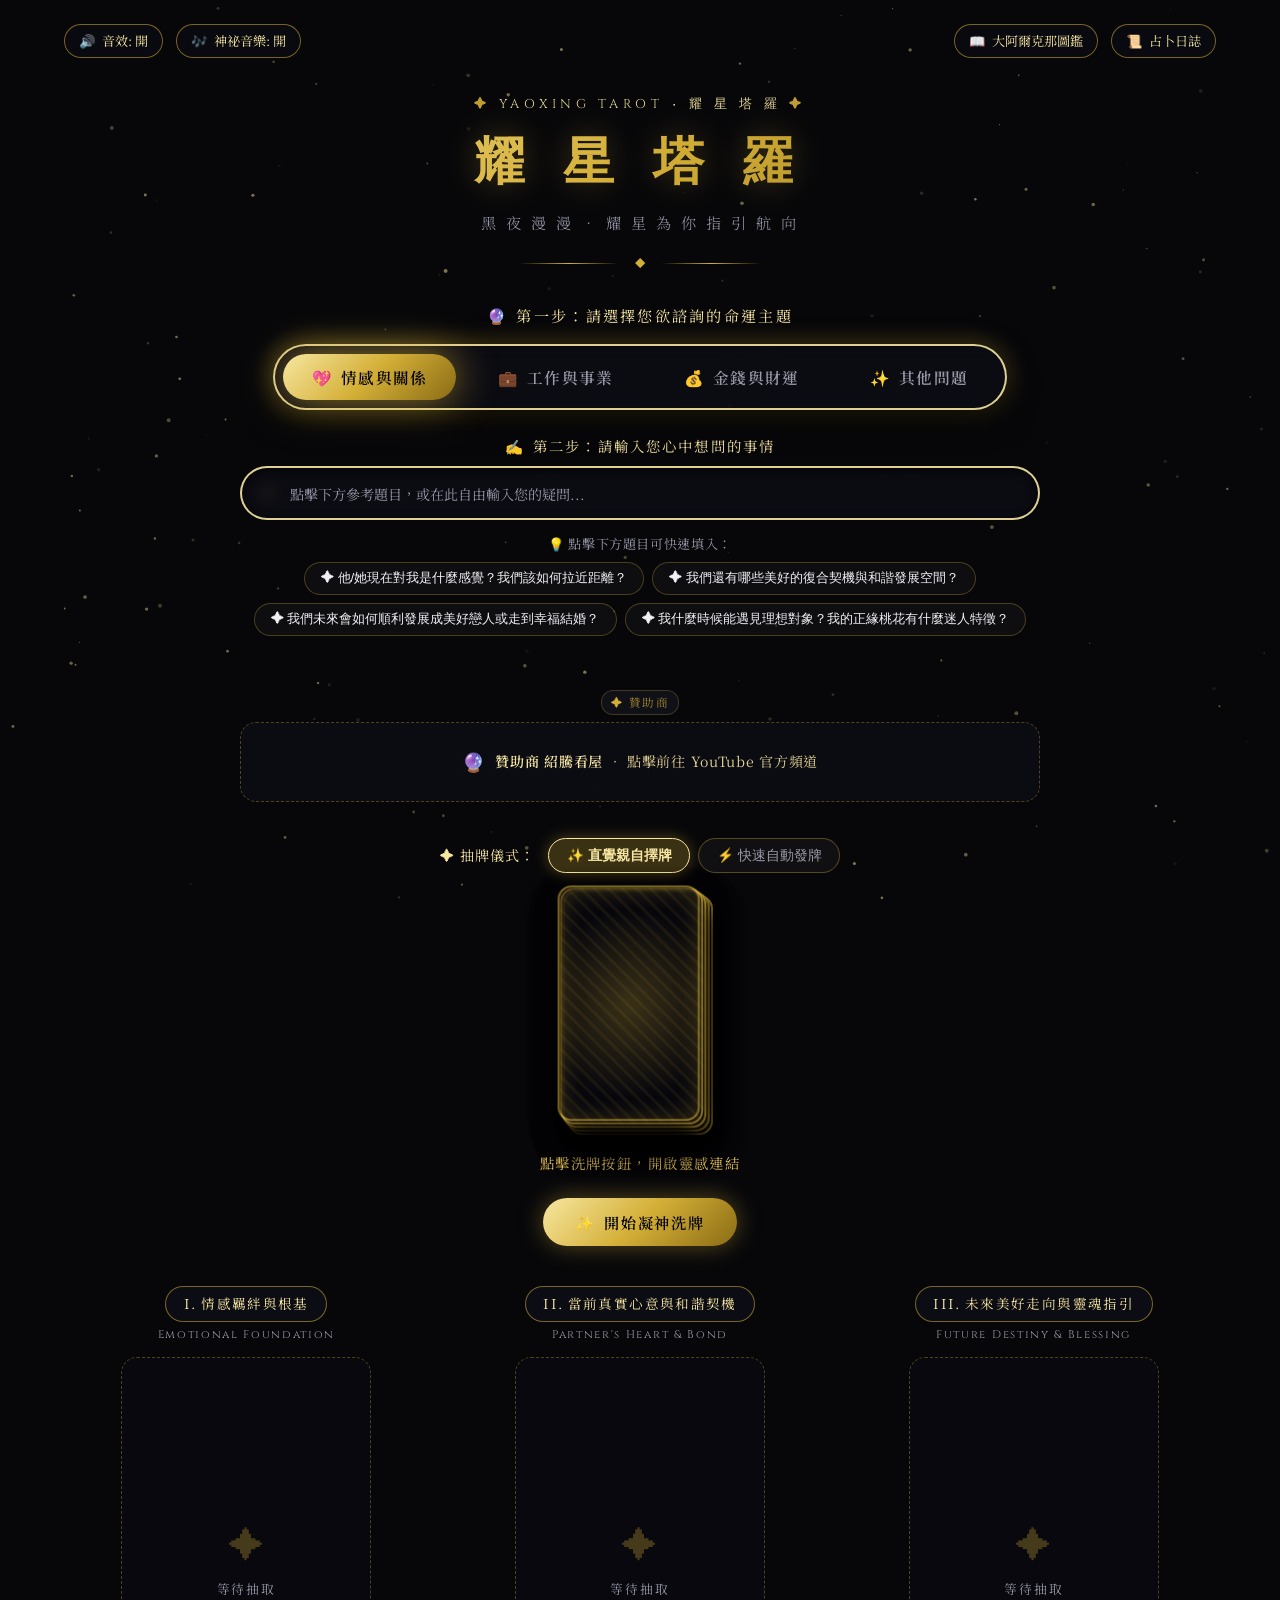
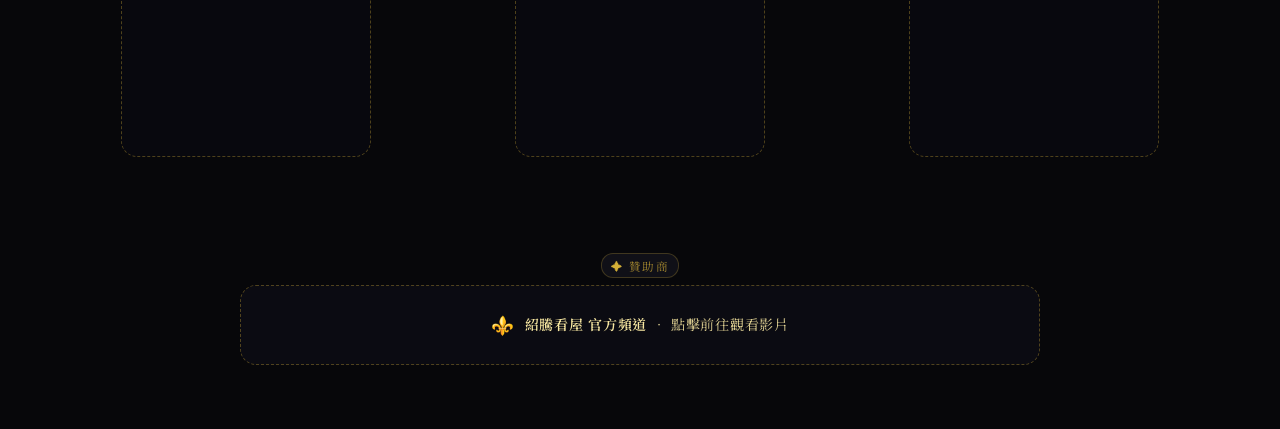
==== commit fd566b84: "Add Google site verification meta tag" ====
--- a/index.html
+++ b/index.html
@@ -13,6 +13,7 @@
   <meta name="description" content="【耀星塔羅】免費線上 22 大阿爾克那塔羅牌占卜！提供情感與關係、工作與事業、金錢財運深度解析與聖三角牌陣，黑夜漫漫，耀星為你指引人生航向。">
   <meta name="keywords" content="塔羅牌, 線上塔羅, 塔羅占卜, 耀星塔羅, 大阿爾克那, 免費占卜, 聖三角牌陣, 愛情塔羅, 工作占卜, 財運占卜, 每日塔羅">
   <meta name="robots" content="index, follow">
+  <meta name="google-site-verification" content="oLibUwYzgZObhpCLHlXquWanNi5EyK4dvLAe04Xt6kQ">
   <meta name="author" content="耀星塔羅">
   <link rel="canonical" href="https://yaoxing-tarot.vercel.app/">
 
